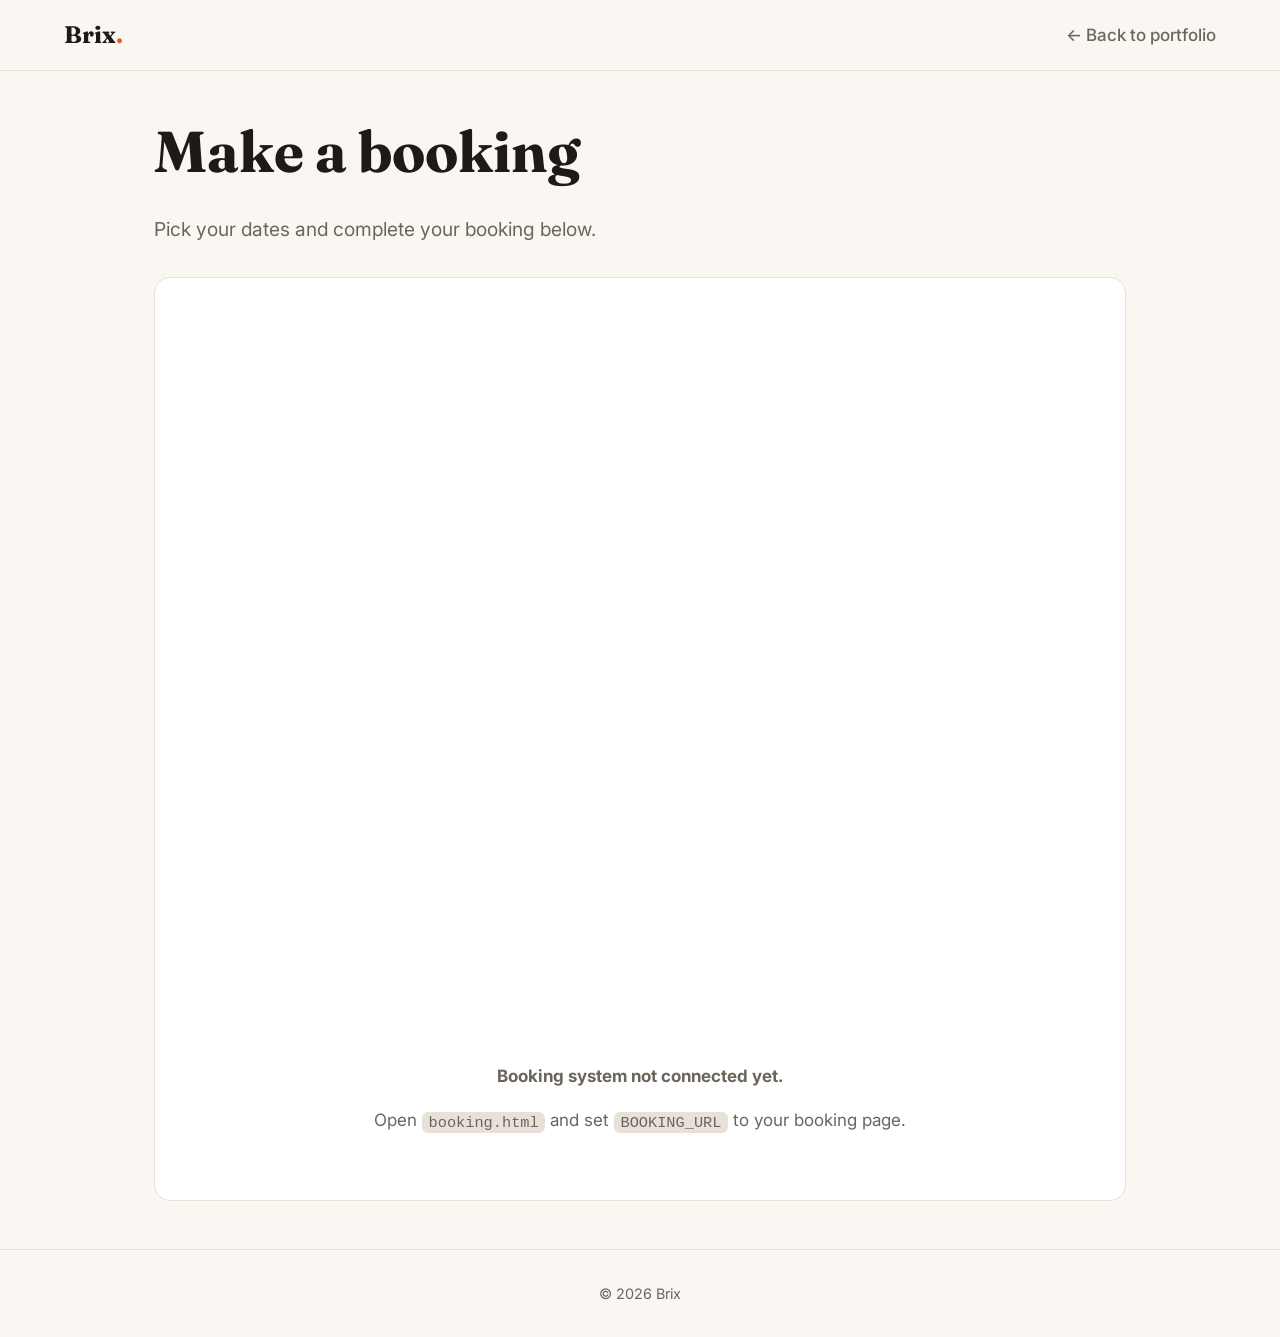
==== booking.html @ 2afc06ea "Add files via upload" ====
<!doctype html>
<html lang="en">
<head>
  <meta charset="utf-8">
  <meta name="viewport" content="width=device-width, initial-scale=1">
  <title>Book Now — Brix</title>
  <link rel="preconnect" href="https://fonts.googleapis.com">
  <link href="https://fonts.googleapis.com/css2?family=Fraunces:opsz,wght@9..144,600;9..144,700&family=Inter:wght@400;500;600&display=swap" rel="stylesheet">
  <link rel="stylesheet" href="style.css">
</head>
<body>
  <header class="nav">
    <a class="brand" href="index.html">Brix<span>.</span></a>
    <nav>
      <a href="index.html">← Back to portfolio</a>
    </nav>
  </header>

  <main class="booking">
    <h1>Make a booking</h1>
    <p class="lead">Pick your dates and complete your booking below.</p>

    <!--
      ===== SET YOUR BOOKING SYSTEM HERE =====
      Paste the URL of your booking system into BOOKING_URL (in the script at the bottom).
      Examples: a GoHighLevel calendar/form link, your Rental Car Manager booking page,
      or your own portal's URL.
    -->
    <div class="booking-frame">
      <iframe id="booking-iframe" title="Booking system" loading="lazy"></iframe>
      <div id="booking-empty" class="booking-empty" hidden>
        <p><strong>Booking system not connected yet.</strong></p>
        <p>Open <code>booking.html</code> and set <code>BOOKING_URL</code> to your booking page.</p>
      </div>
    </div>

    <p class="fallback">Booking form not loading? <a id="booking-direct" href="#" target="_blank" rel="noopener">Open it in a new tab →</a></p>
  </main>

  <footer class="footer">© <span id="year"></span> Brix</footer>

  <script>
    // 👉 Replace with your booking system's URL
    const BOOKING_URL = "";

    const iframe = document.getElementById('booking-iframe');
    const empty = document.getElementById('booking-empty');
    const direct = document.getElementById('booking-direct');
    if (BOOKING_URL) {
      iframe.src = BOOKING_URL;
      direct.href = BOOKING_URL;
    } else {
      iframe.hidden = true;
      empty.hidden = false;
      direct.parentElement.hidden = true;
    }
    document.getElementById('year').textContent = new Date().getFullYear();
  </script>
</body>
</html>
---- style.css ----
:root {
  --bg: #faf7f2;
  --surface: #ffffff;
  --text: #1d1b18;
  --muted: #6b655c;
  --accent: #e0612b;
  --accent-ink: #ffffff;
  --border: #e7e1d7;
  --radius: 16px;
}
@media (prefers-color-scheme: dark) {
  :root {
    --bg: #15130f;
    --surface: #1f1c17;
    --text: #f3eee6;
    --muted: #a69e92;
    --accent: #f07a45;
    --border: #2f2a23;
  }
}

* { box-sizing: border-box; }
html { scroll-behavior: smooth; }
body {
  margin: 0;
  background: var(--bg);
  color: var(--text);
  font: 400 17px/1.6 "Inter", system-ui, sans-serif;
}
a { color: inherit; }
h1, h2, h3 { font-family: "Fraunces", Georgia, serif; line-height: 1.15; margin: 0 0 .5em; }
h1 { font-size: clamp(2.2rem, 5vw, 3.6rem); }
h2 { font-size: clamp(1.6rem, 3vw, 2.2rem); }
h3 { font-size: 1.2rem; }

/* Nav */
.nav {
  position: sticky; top: 0; z-index: 10;
  display: flex; align-items: center; justify-content: space-between; gap: 1rem;
  padding: 1rem clamp(16px, 5vw, 64px);
  background: color-mix(in srgb, var(--bg) 85%, transparent);
  backdrop-filter: blur(10px);
  border-bottom: 1px solid var(--border);
}
.brand { font-family: "Fraunces", serif; font-size: 1.5rem; font-weight: 700; text-decoration: none; }
.brand span { color: var(--accent); }
.nav nav { display: flex; align-items: center; gap: 1.25rem; flex-wrap: wrap; }
.nav nav a { text-decoration: none; color: var(--muted); font-weight: 500; }
.nav nav a:hover { color: var(--text); }

/* Buttons */
.btn {
  display: inline-block; padding: .8rem 1.4rem; border-radius: 999px;
  background: var(--accent); color: var(--accent-ink) !important;
  text-decoration: none; font-weight: 600; border: 2px solid var(--accent);
  transition: transform .15s ease;
}
.btn:hover { transform: translateY(-2px); }
.btn-ghost { background: transparent; color: var(--text) !important; border-color: var(--border); }
.btn-small { padding: .45rem 1rem; font-size: .9rem; }

/* Layout */
main { max-width: 1100px; margin: 0 auto; padding: 0 clamp(16px, 5vw, 64px); }
.hero { padding: clamp(4rem, 12vw, 8rem) 0 4rem; max-width: 820px; }
.eyebrow { color: var(--accent); font-weight: 600; text-transform: uppercase; letter-spacing: .08em; font-size: .85rem; }
.lead { font-size: 1.2rem; color: var(--muted); max-width: 640px; }
.hero-actions { display: flex; gap: .8rem; flex-wrap: wrap; margin-top: 2rem; }
.section { padding: 4rem 0; border-top: 1px solid var(--border); }

/* Cards */
.grid { display: grid; grid-template-columns: repeat(auto-fit, minmax(240px, 1fr)); gap: 1.25rem; margin-top: 2rem; }
.card {
  background: var(--surface); border: 1px solid var(--border); border-radius: var(--radius);
  padding: 1.5rem; display: flex; flex-direction: column;
}
.card p { color: var(--muted); flex: 1; }
.tag { align-self: flex-start; font-size: .75rem; font-weight: 600; color: var(--accent);
  background: color-mix(in srgb, var(--accent) 12%, transparent); padding: .2rem .6rem; border-radius: 999px; margin-bottom: 1rem; }
.card-link { color: var(--accent); font-weight: 600; text-decoration: none; }

.about p { max-width: 700px; }
.skills { list-style: none; padding: 0; display: flex; flex-wrap: wrap; gap: .5rem; }
.skills li { border: 1px solid var(--border); border-radius: 999px; padding: .35rem .9rem; font-size: .9rem; }
.cta { text-align: center; }
.cta .hero-actions { justify-content: center; }

/* Booking page */
.booking { padding-top: 3rem; padding-bottom: 3rem; }
.booking-frame {
  margin-top: 2rem; background: var(--surface); border: 1px solid var(--border);
  border-radius: var(--radius); overflow: hidden; min-height: 70vh;
}
.booking-frame iframe { width: 100%; height: 80vh; border: 0; display: block; }
.booking-empty { padding: 3rem 1.5rem; text-align: center; color: var(--muted); }
.fallback { color: var(--muted); font-size: .95rem; }
.fallback a { color: var(--accent); }
code { background: var(--border); padding: .1rem .4rem; border-radius: 6px; font-size: .9em; }

.footer { text-align: center; color: var(--muted); padding: 2rem 16px; font-size: .9rem; border-top: 1px solid var(--border); }
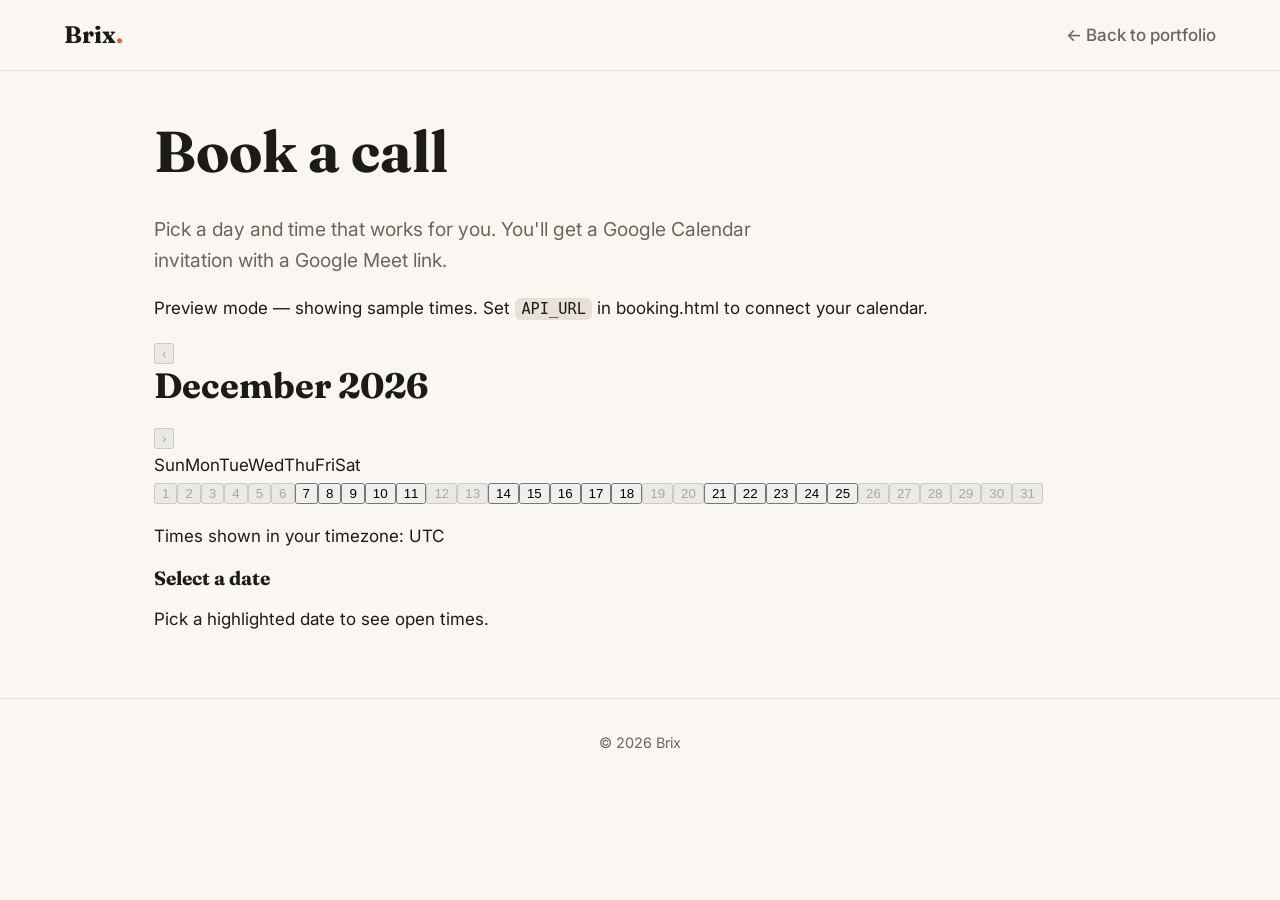
==== commit 7bd5d3f2: "Update booking.html" ====
--- a/booking.html
+++ b/booking.html
@@ -3,7 +3,7 @@
 <head>
   <meta charset="utf-8">
   <meta name="viewport" content="width=device-width, initial-scale=1">
-  <title>Book Now — Brix</title>
+  <title>Book a Call — Brix</title>
   <link rel="preconnect" href="https://fonts.googleapis.com">
   <link href="https://fonts.googleapis.com/css2?family=Fraunces:opsz,wght@9..144,600;9..144,700&family=Inter:wght@400;500;600&display=swap" rel="stylesheet">
   <link rel="stylesheet" href="style.css">
@@ -17,44 +17,241 @@
   </header>
 
   <main class="booking">
-    <h1>Make a booking</h1>
-    <p class="lead">Pick your dates and complete your booking below.</p>
-
-    <!--
-      ===== SET YOUR BOOKING SYSTEM HERE =====
-      Paste the URL of your booking system into BOOKING_URL (in the script at the bottom).
-      Examples: a GoHighLevel calendar/form link, your Rental Car Manager booking page,
-      or your own portal's URL.
-    -->
-    <div class="booking-frame">
-      <iframe id="booking-iframe" title="Booking system" loading="lazy"></iframe>
-      <div id="booking-empty" class="booking-empty" hidden>
-        <p><strong>Booking system not connected yet.</strong></p>
-        <p>Open <code>booking.html</code> and set <code>BOOKING_URL</code> to your booking page.</p>
-      </div>
+    <h1>Book a call</h1>
+    <p class="lead">Pick a day and time that works for you. You'll get a Google Calendar invitation with a Google Meet link.</p>
+
+    <p id="demo-banner" class="notice" hidden>Preview mode — showing sample times. Set <code>API_URL</code> in booking.html to connect your calendar.</p>
+
+    <div class="booker">
+      <section class="panel cal-panel" aria-label="Choose a date">
+        <div class="cal-head">
+          <button type="button" id="prev" class="icon-btn" aria-label="Previous month">‹</button>
+          <h2 id="month-label"></h2>
+          <button type="button" id="next" class="icon-btn" aria-label="Next month">›</button>
+        </div>
+        <div class="cal-grid cal-dow" aria-hidden="true">
+          <span>Sun</span><span>Mon</span><span>Tue</span><span>Wed</span><span>Thu</span><span>Fri</span><span>Sat</span>
+        </div>
+        <div id="cal-days" class="cal-grid"></div>
+        <p class="tz-note">Times shown in your timezone: <span id="tz"></span></p>
+      </section>
+
+      <section class="panel slot-panel">
+        <div id="step-slots">
+          <h3 id="slots-title">Select a date</h3>
+          <div id="slots" class="slots"></div>
+        </div>
+
+        <form id="step-form" hidden novalidate>
+          <button type="button" class="link-btn" id="back">← Change time</button>
+          <h3 id="form-title"></h3>
+          <label>Name
+            <input name="name" required maxlength="100" autocomplete="name">
+          </label>
+          <label>Email
+            <input name="email" type="email" required maxlength="200" autocomplete="email">
+          </label>
+          <label>What would you like to discuss? <span class="opt">(optional)</span>
+            <textarea name="notes" rows="4" maxlength="1000"></textarea>
+          </label>
+          <input class="hp" name="website" tabindex="-1" autocomplete="off" aria-hidden="true">
+          <p id="form-error" class="error" hidden></p>
+          <button class="btn" type="submit" id="submit">Confirm booking</button>
+        </form>
+
+        <div id="step-done" hidden>
+          <div class="done-icon">✓</div>
+          <h3>You're booked!</h3>
+          <p id="done-text"></p>
+          <p>A calendar invitation with the Google Meet link has been sent to <strong id="done-email"></strong>.</p>
+          <a id="done-meet" class="btn" target="_blank" rel="noopener" hidden>Open Google Meet</a>
+        </div>
+      </section>
     </div>
-
-    <p class="fallback">Booking form not loading? <a id="booking-direct" href="#" target="_blank" rel="noopener">Open it in a new tab →</a></p>
   </main>
 
   <footer class="footer">© <span id="year"></span> Brix</footer>
 
   <script>
-    // 👉 Replace with your booking system's URL
-    const BOOKING_URL = "";
-
-    const iframe = document.getElementById('booking-iframe');
-    const empty = document.getElementById('booking-empty');
-    const direct = document.getElementById('booking-direct');
-    if (BOOKING_URL) {
-      iframe.src = BOOKING_URL;
-      direct.href = BOOKING_URL;
-    } else {
-      iframe.hidden = true;
-      empty.hidden = false;
-      direct.parentElement.hidden = true;
-    }
-    document.getElementById('year').textContent = new Date().getFullYear();
+    // 👉 Paste your Apps Script web app URL here (ends with /exec)
+    const API_URL = "";
+
+    const DEMO = !API_URL;
+    const $ = id => document.getElementById(id);
+    const els = {
+      month: $('month-label'), days: $('cal-days'), prev: $('prev'), next: $('next'),
+      slotsTitle: $('slots-title'), slots: $('slots'), form: $('step-form'),
+      formTitle: $('form-title'), error: $('form-error'), submit: $('submit'),
+    };
+    let days = {}, view = null, selectedDate = null, selectedSlot = null;
+
+    const pad = n => String(n).padStart(2, '0');
+    const ymd = d => `${d.getFullYear()}-${pad(d.getMonth() + 1)}-${pad(d.getDate())}`;
+    const monthIndex = d => d.getFullYear() * 12 + d.getMonth();
+    const fmtTime = iso => new Date(iso).toLocaleTimeString([], { hour: 'numeric', minute: '2-digit' });
+    const fmtDay = d => d.toLocaleDateString([], { weekday: 'long', month: 'long', day: 'numeric' });
+    const fmtFull = iso => `${fmtDay(new Date(iso))} · ${fmtTime(iso)}`;
+
+    $('tz').textContent = Intl.DateTimeFormat().resolvedOptions().timeZone;
+    $('year').textContent = new Date().getFullYear();
+    if (DEMO) $('demo-banner').hidden = false;
+
+    function showStep(step) {
+      $('step-slots').hidden = step !== 'slots';
+      $('step-form').hidden = step !== 'form';
+      $('step-done').hidden = step !== 'done';
+    }
+
+    function demoData() {
+      const out = {}, now = new Date();
+      for (let d = 1; d <= 21; d++) {
+        const day = new Date(now.getFullYear(), now.getMonth(), now.getDate() + d);
+        if (day.getDay() === 0 || day.getDay() === 6) continue;
+        const list = [];
+        for (let m = 9 * 60; m < 17 * 60; m += 30) {
+          if (Math.random() < 0.35) continue;
+          list.push(new Date(day.getFullYear(), day.getMonth(), day.getDate(), 0, m).toISOString());
+        }
+        if (list.length) out[ymd(day)] = list;
+      }
+      return { ok: true, days: out };
+    }
+
+    async function load() {
+      els.slots.innerHTML = '<p class="muted">Loading availability…</p>';
+      try {
+        const data = DEMO ? demoData() : await fetch(API_URL).then(r => r.json());
+        if (!data.ok) throw new Error(data.error);
+        // Regroup by the visitor's local date
+        days = {};
+        Object.values(data.days).flat().forEach(iso => {
+          const key = ymd(new Date(iso));
+          (days[key] = days[key] || []).push(iso);
+        });
+        Object.values(days).forEach(list => list.sort());
+        const keys = Object.keys(days).sort();
+        if (!view) {
+          view = keys.length ? new Date(keys[0] + 'T00:00') : new Date();
+          view.setDate(1);
+        }
+        if (selectedDate && !days[selectedDate]) selectedDate = null;
+        renderCalendar();
+        if (selectedDate) selectDate(selectedDate);
+        else {
+          els.slotsTitle.textContent = 'Select a date';
+          els.slots.innerHTML = keys.length
+            ? '<p class="muted">Pick a highlighted date to see open times.</p>'
+            : '<p class="muted">No open times right now — please check back soon.</p>';
+        }
+      } catch (e) {
+        els.slots.innerHTML = '<p class="error">Couldn’t load availability. Please refresh and try again.</p>';
+      }
+    }
+
+    function renderCalendar() {
+      const y = view.getFullYear(), m = view.getMonth();
+      els.month.textContent = view.toLocaleDateString([], { month: 'long', year: 'numeric' });
+      els.days.innerHTML = '';
+      for (let i = 0; i < new Date(y, m, 1).getDay(); i++) els.days.appendChild(document.createElement('span'));
+      const total = new Date(y, m + 1, 0).getDate();
+      for (let d = 1; d <= total; d++) {
+        const key = ymd(new Date(y, m, d));
+        const b = document.createElement('button');
+        b.type = 'button';
+        b.className = 'day';
+        b.textContent = d;
+        if (days[key]) {
+          b.classList.add('available');
+          b.setAttribute('aria-label', `${fmtDay(new Date(y, m, d))}, ${days[key].length} times available`);
+          b.onclick = () => selectDate(key);
+        } else {
+          b.disabled = true;
+        }
+        if (key === selectedDate) b.classList.add('selected');
+        els.days.appendChild(b);
+      }
+      const keys = Object.keys(days).sort();
+      els.prev.disabled = !keys.length || monthIndex(view) <= monthIndex(new Date(keys[0] + 'T00:00'));
+      els.next.disabled = !keys.length || monthIndex(view) >= monthIndex(new Date(keys[keys.length - 1] + 'T00:00'));
+    }
+
+    function selectDate(key) {
+      selectedDate = key;
+      renderCalendar();
+      els.slotsTitle.textContent = fmtDay(new Date(key + 'T00:00'));
+      els.slots.innerHTML = '';
+      days[key].forEach(iso => {
+        const b = document.createElement('button');
+        b.type = 'button';
+        b.className = 'slot';
+        b.textContent = fmtTime(iso);
+        b.onclick = () => chooseSlot(iso);
+        els.slots.appendChild(b);
+      });
+      showStep('slots');
+    }
+
+    function chooseSlot(iso) {
+      selectedSlot = iso;
+      els.formTitle.textContent = fmtFull(iso);
+      els.error.hidden = true;
+      showStep('form');
+      els.form.elements.name.focus();
+    }
+
+    function showError(msg) {
+      els.error.textContent = msg;
+      els.error.hidden = false;
+    }
+
+    els.prev.onclick = () => { view.setMonth(view.getMonth() - 1); renderCalendar(); };
+    els.next.onclick = () => { view.setMonth(view.getMonth() + 1); renderCalendar(); };
+    $('back').onclick = () => showStep('slots');
+
+    els.form.onsubmit = async e => {
+      e.preventDefault();
+      els.error.hidden = true;
+      const f = els.form.elements;
+      if (!f.name.value.trim()) return showError('Please enter your name.');
+      if (!f.email.checkValidity() || !f.email.value) return showError('Please enter a valid email.');
+
+      els.submit.disabled = true;
+      els.submit.textContent = 'Booking…';
+      const payload = {
+        name: f.name.value, email: f.email.value, notes: f.notes.value,
+        website: f.website.value, start: selectedSlot,
+      };
+      try {
+        const res = DEMO
+          ? await new Promise(r => setTimeout(() => r({ ok: true, meetLink: '' }), 800))
+          : await fetch(API_URL, {
+              method: 'POST',
+              headers: { 'Content-Type': 'text/plain;charset=utf-8' },
+              body: JSON.stringify(payload),
+            }).then(r => r.json());
+
+        if (!res.ok) {
+          showError(res.error || 'Something went wrong. Please try again.');
+          if (res.refresh) { await load(); showStep('slots'); }
+          return;
+        }
+        $('done-text').textContent = fmtFull(selectedSlot);
+        $('done-email').textContent = payload.email;
+        const meet = $('done-meet');
+        if (res.meetLink) { meet.href = res.meetLink; meet.hidden = false; }
+        days[selectedDate] = days[selectedDate].filter(s => s !== selectedSlot);
+        if (!days[selectedDate].length) delete days[selectedDate];
+        els.form.reset();
+        showStep('done');
+      } catch (err) {
+        showError('Network error — please check your connection and try again.');
+      } finally {
+        els.submit.disabled = false;
+        els.submit.textContent = 'Confirm booking';
+      }
+    };
+
+    load();
   </script>
 </body>
 </html>
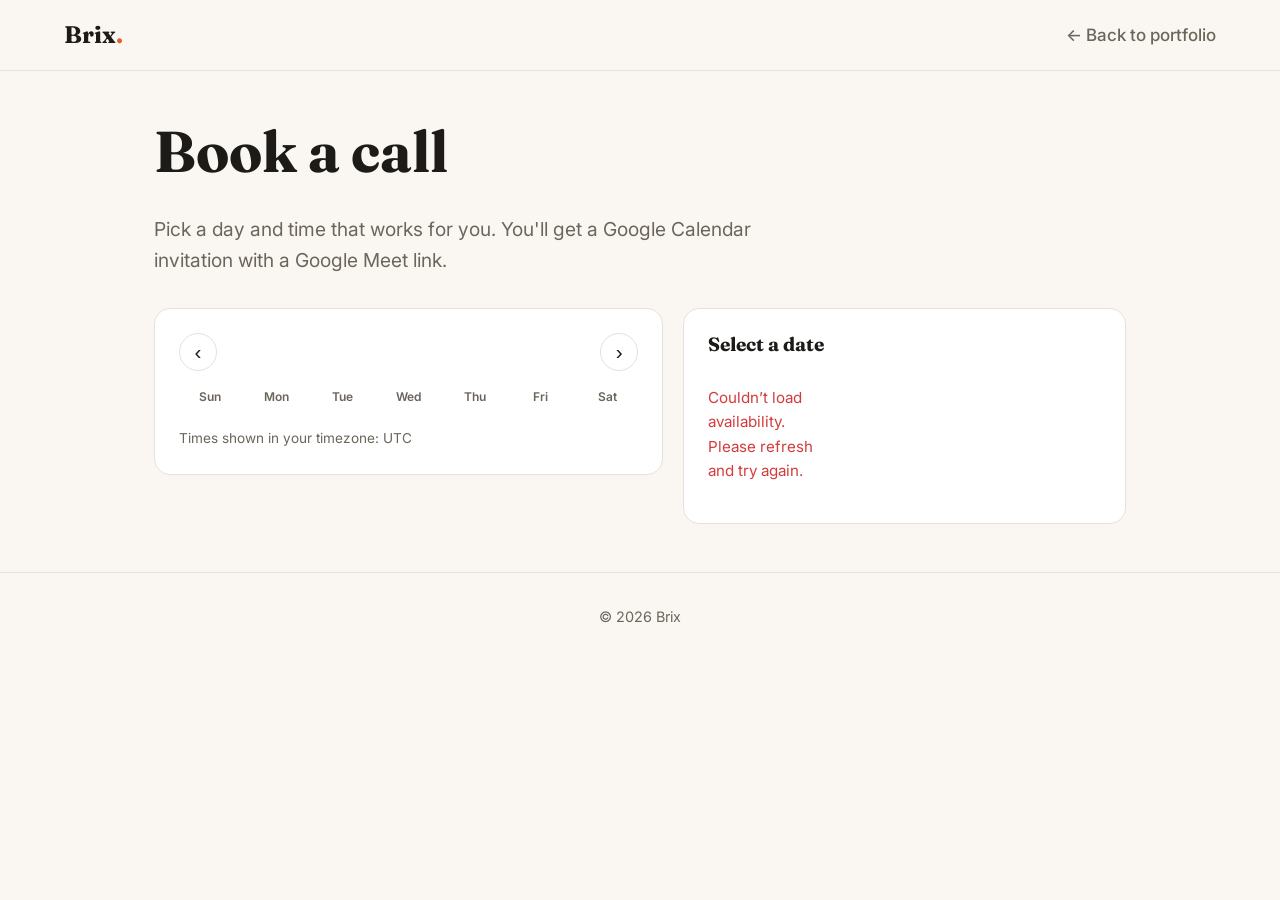
==== commit 650ff73e: "Update booking.html" ====
--- a/booking.html
+++ b/booking.html
@@ -1,4 +1,4 @@
-<!doctype html>
+  <!doctype html>
 <html lang="en">
 <head>
   <meta charset="utf-8">
@@ -74,7 +74,7 @@
 
   <script>
     // 👉 Paste your Apps Script web app URL here (ends with /exec)
-    const API_URL = "";
+    const API_URL = "https://script.google.com/macros/s/AKfycbzbx_e2Thm5Sgn8IS16m5Ad0cplJGZL3JgSRCe_ai_ATMVIL2IZTughUr27z09BCxRW/exec";
 
     const DEMO = !API_URL;
     const $ = id => document.getElementById(id);
--- a/style.css
+++ b/style.css
@@ -86,14 +86,65 @@
 
 /* Booking page */
 .booking { padding-top: 3rem; padding-bottom: 3rem; }
-.booking-frame {
-  margin-top: 2rem; background: var(--surface); border: 1px solid var(--border);
-  border-radius: var(--radius); overflow: hidden; min-height: 70vh;
+.notice {
+  background: color-mix(in srgb, var(--accent) 12%, transparent);
+  border: 1px solid color-mix(in srgb, var(--accent) 35%, transparent);
+  border-radius: 12px; padding: .75rem 1rem; font-size: .95rem;
 }
-.booking-frame iframe { width: 100%; height: 80vh; border: 0; display: block; }
-.booking-empty { padding: 3rem 1.5rem; text-align: center; color: var(--muted); }
-.fallback { color: var(--muted); font-size: .95rem; }
-.fallback a { color: var(--accent); }
+.booker { display: grid; grid-template-columns: 1.15fr 1fr; gap: 1.25rem; margin-top: 2rem; align-items: start; }
+@media (max-width: 760px) { .booker { grid-template-columns: 1fr; } }
+.panel { background: var(--surface); border: 1px solid var(--border); border-radius: var(--radius); padding: 1.5rem; }
+
+.cal-head { display: flex; align-items: center; justify-content: space-between; margin-bottom: 1rem; }
+.cal-head h2 { font-size: 1.3rem; margin: 0; }
+.icon-btn {
+  width: 38px; height: 38px; border-radius: 50%; border: 1px solid var(--border);
+  background: transparent; color: var(--text); font-size: 1.3rem; cursor: pointer;
+}
+.icon-btn:disabled { opacity: .3; cursor: default; }
+.cal-grid { display: grid; grid-template-columns: repeat(7, 1fr); gap: 4px; }
+.cal-dow span { text-align: center; font-size: .75rem; color: var(--muted); font-weight: 600; padding-bottom: .4rem; }
+.day {
+  aspect-ratio: 1; border: 0; border-radius: 10px; background: transparent;
+  color: var(--muted); font: inherit; font-size: .95rem; opacity: .45;
+}
+.day.available {
+  opacity: 1; color: var(--text); font-weight: 600; cursor: pointer;
+  background: color-mix(in srgb, var(--accent) 12%, transparent);
+}
+.day.available:hover { background: color-mix(in srgb, var(--accent) 25%, transparent); }
+.day.selected, .day.selected:hover { background: var(--accent); color: var(--accent-ink); }
+.tz-note { color: var(--muted); font-size: .85rem; margin: 1rem 0 0; }
+
+.slot-panel h3 { margin-bottom: 1rem; }
+.slots { display: grid; grid-template-columns: repeat(auto-fill, minmax(100px, 1fr)); gap: .5rem; }
+.slot {
+  padding: .7rem .5rem; border-radius: 10px; border: 1.5px solid var(--accent);
+  background: transparent; color: var(--accent); font: inherit; font-weight: 600; cursor: pointer;
+}
+.slot:hover { background: var(--accent); color: var(--accent-ink); }
+.muted { color: var(--muted); }
+.error { color: #d43c3c; font-size: .95rem; }
+
+#step-form label { display: block; font-weight: 500; font-size: .95rem; margin-bottom: 1rem; }
+#step-form input, #step-form textarea {
+  display: block; width: 100%; margin-top: .35rem; padding: .7rem .85rem;
+  border: 1px solid var(--border); border-radius: 10px; background: var(--bg);
+  color: var(--text); font: inherit;
+}
+#step-form input:focus, #step-form textarea:focus { outline: 2px solid var(--accent); border-color: transparent; }
+#step-form .btn { width: 100%; cursor: pointer; font: inherit; font-weight: 600; }
+#step-form .btn:disabled { opacity: .6; cursor: default; }
+.opt { color: var(--muted); font-weight: 400; }
+.hp { position: absolute !important; left: -9999px; width: 1px; height: 1px; opacity: 0; }
+.link-btn { background: none; border: 0; padding: 0; color: var(--accent); font: inherit; font-weight: 600; cursor: pointer; margin-bottom: 1rem; }
+
+#step-done { text-align: center; padding: 1rem 0; }
+.done-icon {
+  width: 56px; height: 56px; margin: 0 auto 1rem; border-radius: 50%;
+  background: var(--accent); color: var(--accent-ink); font-size: 1.6rem;
+  display: grid; place-items: center;
+}
 code { background: var(--border); padding: .1rem .4rem; border-radius: 6px; font-size: .9em; }
 
 .footer { text-align: center; color: var(--muted); padding: 2rem 16px; font-size: .9rem; border-top: 1px solid var(--border); }
